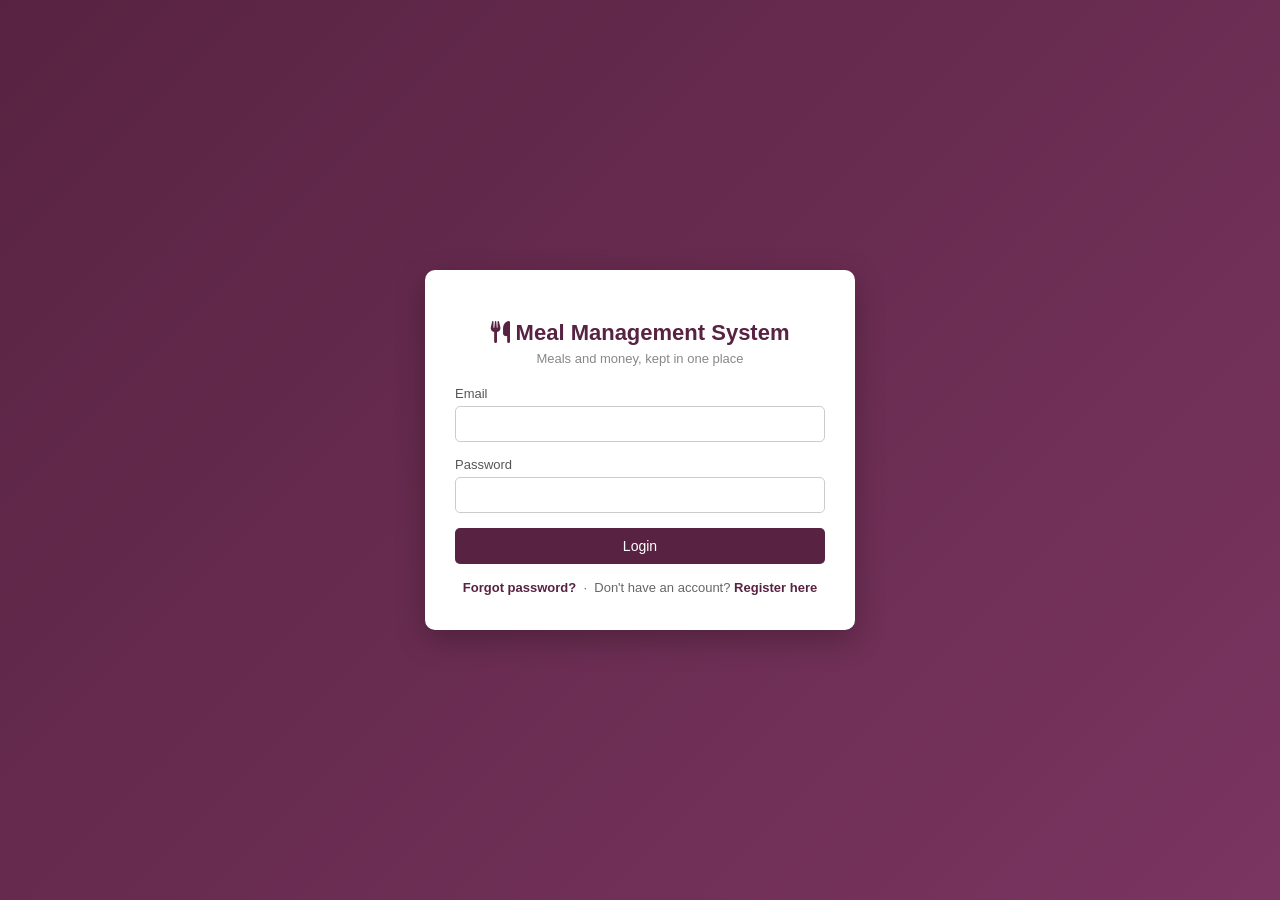
==== index.html @ 0a68333a "Add files via upload" ====
<!DOCTYPE html>
<html>

<head>
    <meta charset="UTF-8">
    <meta name="viewport" content="width=device-width, initial-scale=1.0">
    <title>Meal Management System</title>
    <link rel="stylesheet" href="style.css">

    <!-- Font Awesome Icons -->
    <link rel="stylesheet" href="https://cdnjs.cloudflare.com/ajax/libs/font-awesome/6.5.0/css/all.min.css">
</head>

<body>

    <!-- ================= LOGIN / REGISTER ================= -->
    <div id="authPage" class="authwrap">
        <div class="authbox">
            <h1><i class="fa-solid fa-utensils"></i> Meal Management System</h1>
            <p class="tagline">Meals and money, kept in one place</p>

            <!-- LOGIN FORM -->
            <div id="loginForm">
                <div class="field">
                    <label>Email</label>
                    <input type="email" id="loginEmail">
                </div>
                <div class="field">
                    <label>Password</label>
                    <input type="password" id="loginPassword">
                </div>
                <button class="btn btn-full" onclick="loginUser()">Login</button>
                <div class="msg" id="loginMsg"></div>
                <p class="switch-line">
                    <a onclick="showTab('forgot')">Forgot password?</a>
                    &nbsp;&middot;&nbsp;
                    Don't have an account? <a onclick="showTab('register')">Register here</a>
                </p>
            </div>

            <!-- FORGOT PASSWORD FORM -->
            <div id="forgotForm" style="display:none;">
                <p style="font-size:13px; color:#666; margin-top:0;">
                    Enter the email on your account and choose a new password.
                    This is a school project demo, so there is no email sent &mdash;
                    it just checks the email matches an account and updates the password right away.
                </p>
                <div class="field">
                    <label>Your Email</label>
                    <input type="email" id="forgotEmail">
                </div>
                <div class="field">
                    <label>New Password</label>
                    <input type="password" id="forgotNewPassword">
                </div>
                <button class="btn btn-full" onclick="resetPassword()">Reset Password</button>
                <div class="msg" id="forgotMsg"></div>
                <p class="switch-line"><a onclick="showTab('login')">Back to Login</a></p>
            </div>

            <!-- REGISTER FORM -->
            <div id="registerForm" style="display:none;">
                <div class="field">
                    <label>Full Name</label>
                    <input type="text" id="regName">
                </div>
                <div class="field">
                    <label>Email</label>
                    <input type="email" id="regEmail">
                </div>
                <div class="field">
                    <label>Password</label>
                    <input type="password" id="regPassword">
                </div>
                <div class="field">
                    <label>Account Type</label>
                    <select id="regRole">
                        <option value="member">Member</option>
                        <option value="admin">Admin</option>
                    </select>
                </div>
                <button class="btn btn-full" onclick="registerUser()">Register</button>
                <div class="msg" id="regMsg"></div>
                <p class="switch-line">Already have an account? <a onclick="showTab('login')">Login here</a></p>
            </div>
        </div>
    </div>


    <!-- ================= MAIN APP ================= -->
    <div id="appPage" class="appwrap" style="display:none;">

        <!-- SIDEBAR -->
        <div class="sidebar">
            <div class="brand">
                <i class="fa-solid fa-utensils"></i>
                <span>Meal Management System</span>
            </div>
            <nav>
                <a data-page="dashboard" onclick="showPage('dashboard')"><i class="fa-solid fa-gauge"></i> Dashboard</a>
                <a data-page="mess" onclick="showPage('mess')"><i class="fa-solid fa-house-user"></i> Create/Join Mess</a>
                <a data-page="mealplan" onclick="showPage('mealplan')"><i class="fa-solid fa-bowl-food"></i> Meal Plan</a>
                <a data-page="attendance" onclick="showPage('attendance')"><i class="fa-solid fa-clipboard-check"></i> Attendance</a>
                <a data-page="expenses" onclick="showPage('expenses')"><i class="fa-solid fa-file-invoice-dollar"></i> Expenses</a>
                <a data-page="payments" onclick="showPage('payments')"><i class="fa-solid fa-money-bill-wave"></i> Payments</a>
                <a data-page="budget" onclick="showPage('budget')"><i class="fa-solid fa-calculator"></i> Budget Tools</a>
                <a data-page="profile" onclick="showPage('profile')"><i class="fa-solid fa-user"></i> Profile</a>
                <a href="database.html" target="_blank"><i class="fa-solid fa-database"></i> View Database</a>
            </nav>
        </div>

        <!-- MAIN CONTENT -->
        <div class="main">
            <div class="topbar">
                <h2 id="pageTitle">Dashboard</h2>
                <div class="userinfo">
                    <span id="topUserName"></span>
                    &nbsp;|&nbsp;
                    <a onclick="logoutUser()"><i class="fa-solid fa-right-from-bracket"></i> Logout</a>
                </div>
            </div>

            <div class="page" id="pageContent">
                <!-- filled by JavaScript -->
            </div>
        </div>

    </div>


    <!-- PART 1: login, mess, meal plan, attendance, profile -->
    <script src="part1.js"></script>

    <!-- PART 2: expenses, payments, budget tools (algorithms) -->
    <script src="part2.js"></script>

</body>

</html>
---- style.css ----
body {
    margin: 0;
    font-family: 'Segoe UI', Arial, sans-serif;
    background: #eef1f6;
    color: #333;
}

a {
    text-decoration: none;
}

/* ============ LOGIN / REGISTER PAGE ============ */

.authwrap {
    min-height: 100vh;
    display: flex;
    align-items: center;
    justify-content: center;
    background: linear-gradient(135deg, #582342, #7a3560);
}

.authbox {
    width: 370px;
    background: white;
    padding: 35px 30px;
    border-radius: 10px;
    box-shadow: 0 10px 30px rgba(0, 0, 0, 0.25);
}

.authbox h1 {
    text-align: center;
    color: #582342;
    font-size: 22px;
    margin-bottom: 5px;
}

.authbox p.tagline {
    text-align: center;
    color: #888;
    font-size: 13px;
    margin-top: 0;
    margin-bottom: 20px;
}

.switch-line {
    text-align: center;
    font-size: 13px;
    color: #666;
    margin-top: 16px;
    margin-bottom: 0;
}

.switch-line a {
    color: #582342;
    font-weight: bold;
    cursor: pointer;
}

.switch-line a:hover {
    text-decoration: underline;
}

.field {
    margin-bottom: 15px;
}

.field label {
    display: block;
    font-size: 13px;
    margin-bottom: 5px;
    color: #555;
}

.field input,
.field select {
    width: 100%;
    padding: 9px 10px;
    border: 1px solid #ccc;
    border-radius: 5px;
    box-sizing: border-box;
    font-size: 14px;
}

.field input:focus,
.field select:focus {
    outline: none;
    border-color: #582342;
}

.msg {
    font-size: 13px;
    color: #c0392b;
    margin-top: 10px;
}

/* ============ BUTTONS ============ */

.btn {
    padding: 10px 18px;
    background: #582342;
    color: white;
    border: none;
    border-radius: 5px;
    cursor: pointer;
    font-size: 14px;
}

.btn:hover {
    background: #401830;
}

.btn-outline {
    background: white;
    color: #582342;
    border: 1px solid #582342;
}

.btn-outline:hover {
    background: #582342;
    color: white;
}

.btn-full {
    width: 100%;
}

/* ============ APP LAYOUT ============ */

.appwrap {
    display: flex;
    min-height: 100vh;
}

/* ---- Sidebar ---- */

.sidebar {
    width: 230px;
    flex-shrink: 0;
    background: #2b2138;
    color: #eee;
    padding: 20px 0;
}

.sidebar .brand {
    display: flex;
    align-items: center;
    gap: 10px;
    padding: 0 22px 20px;
    border-bottom: 1px solid rgba(255, 255, 255, 0.1);
    margin-bottom: 12px;
}

.sidebar .brand i {
    font-size: 22px;
    color: #d9a441;
}

.sidebar .brand span {
    font-size: 16px;
    font-weight: bold;
}

.sidebar nav a {
    display: flex;
    align-items: center;
    gap: 12px;
    padding: 11px 22px;
    color: #cfc7d8;
    font-size: 14px;
}

.sidebar nav a i {
    width: 18px;
    text-align: center;
    color: #d9a441;
}

.sidebar nav a:hover {
    background: rgba(255, 255, 255, 0.06);
    color: white;
}

.sidebar nav a.active {
    background: #582342;
    color: white;
    border-left: 3px solid #d9a441;
}

/* ---- Top bar + content ---- */

.main {
    flex: 1;
    min-width: 0;
}

.topbar {
    background: white;
    padding: 16px 30px;
    display: flex;
    justify-content: space-between;
    align-items: center;
    box-shadow: 0 1px 4px rgba(0, 0, 0, 0.06);
}

.topbar h2 {
    margin: 0;
    font-size: 18px;
    color: #2b2138;
}

.topbar .userinfo {
    font-size: 13px;
    color: #666;
}

.topbar .userinfo a {
    color: #582342;
    cursor: pointer;
    font-weight: bold;
}

.page {
    max-width: 900px;
    margin: 0 auto;
    padding: 25px 30px 60px;
}

.page h1 {
    color: #2b2138;
    font-size: 22px;
    margin-bottom: 4px;
}

.page p.sub {
    color: #777;
    font-size: 13px;
    margin-top: 0;
    margin-bottom: 20px;
}

/* ============ CARD ============ */

.card {
    background: white;
    border-radius: 8px;
    box-shadow: 0 2px 8px rgba(0, 0, 0, 0.06);
    padding: 22px 24px;
    margin-bottom: 22px;
}

.card h3 {
    margin-top: 0;
    color: #582342;
    font-size: 15px;
    padding-bottom: 10px;
    border-bottom: 1px solid #f0f0f0;
    display: flex;
    align-items: center;
    gap: 8px;
}

.card h3 i {
    color: #d9a441;
}

.tag {
    font-size: 11px;
    background: #d9a441;
    color: #2b2138;
    padding: 2px 8px;
    border-radius: 10px;
    margin-left: 8px;
    font-weight: bold;
}

/* ============ TABLE ============ */

table {
    width: 100%;
    border-collapse: collapse;
    font-size: 13px;
}

th, td {
    text-align: left;
    padding: 10px 8px;
    border-bottom: 1px solid #f0f0f0;
}

th {
    color: #888;
    font-size: 11px;
    text-transform: uppercase;
    letter-spacing: 0.5px;
}

/* ============ FORM ROW ============ */

.row {
    display: flex;
    gap: 14px;
    flex-wrap: wrap;
    margin-bottom: 15px;
}

.row .field {
    flex: 1;
    min-width: 150px;
    margin-bottom: 0;
}

/* ============ STATUS ============ */

.status {
    padding: 3px 10px;
    font-size: 12px;
    border-radius: 10px;
    font-weight: bold;
}

.paid {
    color: #1e7e34;
    background: #e7f7ed;
}

.due {
    color: #c0392b;
    background: #fdecea;
}

/* ============ STAT BOX ============ */

.statgrid {
    display: grid;
    grid-template-columns: repeat(auto-fit, minmax(180px, 1fr));
    gap: 15px;
}

.statbox {
    background: #f8f6fb;
    border-left: 4px solid #582342;
    border-radius: 6px;
    padding: 14px 16px;
}

.statbox .label {
    font-size: 12px;
    color: #777;
}

.statbox .value {
    font-size: 20px;
    font-weight: bold;
    color: #2b2138;
    margin-top: 4px;
}

/* ============ MEAL PLAN GRID ============ */

.daygrid {
    display: grid;
    grid-template-columns: repeat(7, 1fr);
    gap: 10px;
}

.daybox {
    background: #f8f6fb;
    border-radius: 6px;
    padding: 12px;
    font-size: 12px;
}

.daybox b {
    display: block;
    color: #582342;
    margin-bottom: 6px;
}

/* ============ ATTENDANCE ============ */

.attrow {
    display: flex;
    justify-content: space-between;
    align-items: center;
    padding: 12px 0;
    border-bottom: 1px solid #f0f0f0;
}

.attrow label {
    margin-left: 12px;
    font-size: 13px;
    color: #555;
}

.attrow label.own {
    color: #2b2138;
    font-weight: bold;
}

.attrow input:disabled {
    opacity: 0.4;
}

.restricted-note {
    background: #fdecea;
    border: 1px solid #f1b0a8;
    color: #a02a1e;
    font-size: 13px;
    padding: 10px 14px;
    border-radius: 6px;
    margin-bottom: 15px;
}

.seatbar {
    background: #f0f0f0;
    border-radius: 6px;
    height: 10px;
    width: 100%;
    margin-top: 6px;
    overflow: hidden;
}

.seatbar-fill {
    background: #582342;
    height: 100%;
}

/* ---------- ALGORITHM TEST REPORT ---------- */

.summary-banner {
    padding: 18px 22px;
    border-radius: 8px;
    font-size: 18px;
    font-weight: bold;
    margin-bottom: 22px;
    text-align: center;
}

.summary-banner.all-pass {
    background: #e7f7ed;
    color: #1e7e34;
    border: 1px solid #b7e3c4;
}

.summary-banner.some-fail {
    background: #fdecea;
    color: #a02a1e;
    border: 1px solid #f1b0a8;
}

.test-line {
    display: flex;
    align-items: center;
    gap: 10px;
    padding: 8px 0;
    border-bottom: 1px solid #f0f0f0;
    font-size: 13px;
}

.test-line:last-child {
    border-bottom: none;
}

.test-badge {
    flex-shrink: 0;
    font-size: 11px;
    font-weight: bold;
    padding: 3px 10px;
    border-radius: 10px;
    text-align: center;
    min-width: 55px;
}

.test-badge.pass {
    background: #e7f7ed;
    color: #1e7e34;
}

.test-badge.fail {
    background: #fdecea;
    color: #a02a1e;
}

.sample-io {
    background: #f8f6fb;
    border-radius: 6px;
    padding: 12px 14px;
    font-size: 12px;
    font-family: 'Courier New', monospace;
    margin: 10px 0;
    line-height: 1.6;
    overflow-x: auto;
}

.sample-io b {
    color: #582342;
    font-family: 'Segoe UI', Arial, sans-serif;
}

/* ============ CODE BOX ============ */

.code {
    display: inline-block;
    font-size: 22px;
    letter-spacing: 4px;
    border: 2px dashed #d9a441;
    border-radius: 6px;
    padding: 10px 16px;
    color: #582342;
    background: #fdf8ef;
}

/* ============ KNAPSACK ROWS ============ */

.knap-item {
    display: flex;
    align-items: center;
    gap: 10px;
    padding: 8px 0;
    font-size: 13px;
    border-bottom: 1px solid #f0f0f0;
}

.knap-item input {
    width: 65px;
    padding: 5px;
    border: 1px solid #ccc;
    border-radius: 4px;
}

.result {
    margin-top: 15px;
    background: #f8f6fb;
    border-left: 4px solid #d9a441;
    border-radius: 6px;
    padding: 14px 16px;
    font-size: 13px;
    line-height: 1.7;
}

.sample-note {
    background: #fff8e1;
    border: 1px solid #e0c46c;
    color: #6b5a1e;
    font-size: 12px;
    padding: 10px 14px;
    border-radius: 6px;
    margin-bottom: 15px;
}
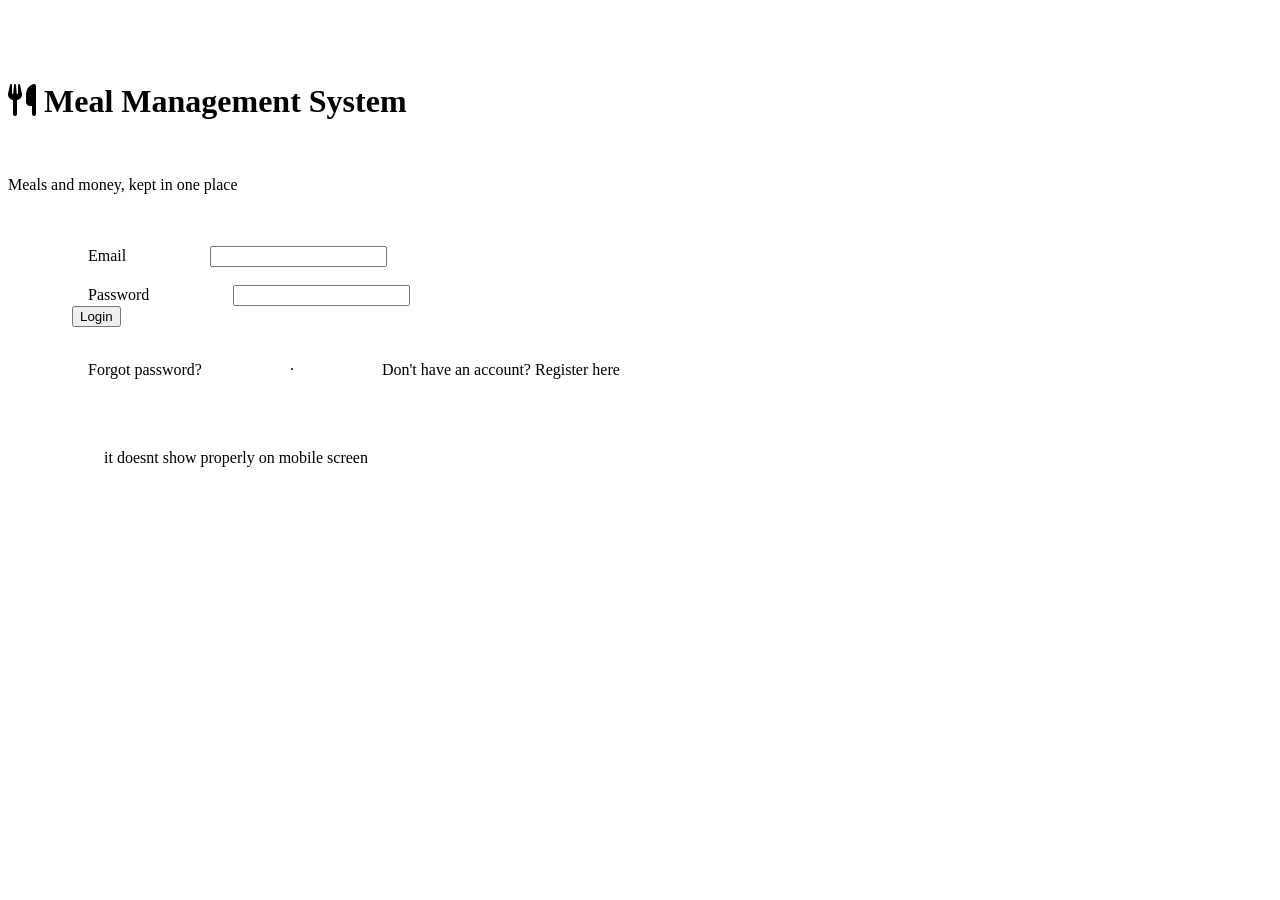
==== commit 039884b3: "index.html" ====
--- a/index.html
+++ b/index.html
@@ -2,138 +2,138 @@
 <html>
 
 <head>
-    <meta charset="UTF-8">
-    <meta name="viewport" content="width=device-width, initial-scale=1.0">
-    <title>Meal Management System</title>
-    <link rel="stylesheet" href="style.css">
+    <meta charset="UTF-8">
+    <meta name="viewport" content="width=device-width, initial-scale=1.0">
+    <title>Meal Management System</title>
+    <link rel="stylesheet" href="style.css">
 
-    <!-- Font Awesome Icons -->
-    <link rel="stylesheet" href="https://cdnjs.cloudflare.com/ajax/libs/font-awesome/6.5.0/css/all.min.css">
+    <!-- Font Awesome Icons -->
+    <link rel="stylesheet" href="https://cdnjs.cloudflare.com/ajax/libs/font-awesome/6.5.0/css/all.min.css">
 </head>
 
 <body>
 
-    <!-- ================= LOGIN / REGISTER ================= -->
-    <div id="authPage" class="authwrap">
-        <div class="authbox">
-            <h1><i class="fa-solid fa-utensils"></i> Meal Management System</h1>
-            <p class="tagline">Meals and money, kept in one place</p>
+    <!-- ================= LOGIN / REGISTER ================= -->
+    <div id="authPage" class="authwrap">
+        <div class="authbox">
+            <h1><i class="fa-solid fa-utensils"></i> Meal Management System</h1>
+            <p class="tagline">Meals and money, kept in one place</p>
 
-            <!-- LOGIN FORM -->
-            <div id="loginForm">
-                <div class="field">
-                    <label>Email</label>
-                    <input type="email" id="loginEmail">
-                </div>
-                <div class="field">
-                    <label>Password</label>
-                    <input type="password" id="loginPassword">
-                </div>
-                <button class="btn btn-full" onclick="loginUser()">Login</button>
-                <div class="msg" id="loginMsg"></div>
-                <p class="switch-line">
-                    <a onclick="showTab('forgot')">Forgot password?</a>
-                    &nbsp;&middot;&nbsp;
-                    Don't have an account? <a onclick="showTab('register')">Register here</a>
-                </p>
-            </div>
+            <!-- LOGIN FORM -->
+            <div id="loginForm">
+                <div class="field">
+                    <label>Email</label>
+                    <input type="email" id="loginEmail">
+                </div>
+                <div class="field">
+                    <label>Password</label>
+                    <input type="password" id="loginPassword">
+                </div>
+                <button class="btn btn-full" onclick="loginUser()">Login</button>
+                <div class="msg" id="loginMsg"></div>
+                <p class="switch-line">
+                    <a onclick="showTab('forgot')">Forgot password?</a>
+                    &nbsp;&middot;&nbsp;
+                    Don't have an account? <a onclick="showTab('register')">Register here</a>
+                </p>
+            </div>
 
-            <!-- FORGOT PASSWORD FORM -->
-            <div id="forgotForm" style="display:none;">
-                <p style="font-size:13px; color:#666; margin-top:0;">
-                    Enter the email on your account and choose a new password.
-                    This is a school project demo, so there is no email sent &mdash;
-                    it just checks the email matches an account and updates the password right away.
-                </p>
-                <div class="field">
-                    <label>Your Email</label>
-                    <input type="email" id="forgotEmail">
-                </div>
-                <div class="field">
-                    <label>New Password</label>
-                    <input type="password" id="forgotNewPassword">
-                </div>
-                <button class="btn btn-full" onclick="resetPassword()">Reset Password</button>
-                <div class="msg" id="forgotMsg"></div>
-                <p class="switch-line"><a onclick="showTab('login')">Back to Login</a></p>
-            </div>
+            <!-- FORGOT PASSWORD FORM -->
+            <div id="forgotForm" style="display:none;">
+                <p style="font-size:13px; color:#666; margin-top:0;">
+                    Enter the email on your account and choose a new password.
+                    This is a school project demo, so there is no email sent &mdash;
+                    it just checks the email matches an account and updates the password right away.
+                </p>
+                <div class="field">
+                    <label>Your Email</label>
+                    <input type="email" id="forgotEmail">
+                </div>
+                <div class="field">
+                    <label>New Password</label>
+                    <input type="password" id="forgotNewPassword">
+                </div>
+                <button class="btn btn-full" onclick="resetPassword()">Reset Password</button>
+                <div class="msg" id="forgotMsg"></div>
+                <p class="switch-line"><a onclick="showTab('login')">Back to Login</a></p>
+            </div>
 
-            <!-- REGISTER FORM -->
-            <div id="registerForm" style="display:none;">
-                <div class="field">
-                    <label>Full Name</label>
-                    <input type="text" id="regName">
-                </div>
-                <div class="field">
-                    <label>Email</label>
-                    <input type="email" id="regEmail">
-                </div>
-                <div class="field">
-                    <label>Password</label>
-                    <input type="password" id="regPassword">
-                </div>
-                <div class="field">
-                    <label>Account Type</label>
-                    <select id="regRole">
-                        <option value="member">Member</option>
-                        <option value="admin">Admin</option>
-                    </select>
-                </div>
-                <button class="btn btn-full" onclick="registerUser()">Register</button>
-                <div class="msg" id="regMsg"></div>
-                <p class="switch-line">Already have an account? <a onclick="showTab('login')">Login here</a></p>
-            </div>
-        </div>
-    </div>
+            <!-- REGISTER FORM -->
+            <div id="registerForm" style="display:none;">
+                <div class="field">
+                    <label>Full Name</label>
+                    <input type="text" id="regName">
+                </div>
+                <div class="field">
+                    <label>Email</label>
+                    <input type="email" id="regEmail">
+                </div>
+                <div class="field">
+                    <label>Password</label>
+                    <input type="password" id="regPassword">
+                </div>
+                <div class="field">
+                    <label>Account Type</label>
+                    <select id="regRole">
+                        <option value="member">Member</option>
+                        <option value="admin">Admin</option>
+                    </select>
+                </div>
+                <button class="btn btn-full" onclick="registerUser()">Register</button>
+                <div class="msg" id="regMsg"></div>
+                <p class="switch-line">Already have an account? <a onclick="showTab('login')">Login here</a></p>
+            </div>
+        </div>
+    </div>
 
 
-    <!-- ================= MAIN APP ================= -->
-    <div id="appPage" class="appwrap" style="display:none;">
+    <!-- ================= MAIN APP ================= -->
+    <div id="appPage" class="appwrap" style="display:none;">
 
-        <!-- SIDEBAR -->
-        <div class="sidebar">
-            <div class="brand">
-                <i class="fa-solid fa-utensils"></i>
-                <span>Meal Management System</span>
-            </div>
-            <nav>
-                <a data-page="dashboard" onclick="showPage('dashboard')"><i class="fa-solid fa-gauge"></i> Dashboard</a>
-                <a data-page="mess" onclick="showPage('mess')"><i class="fa-solid fa-house-user"></i> Create/Join Mess</a>
-                <a data-page="mealplan" onclick="showPage('mealplan')"><i class="fa-solid fa-bowl-food"></i> Meal Plan</a>
-                <a data-page="attendance" onclick="showPage('attendance')"><i class="fa-solid fa-clipboard-check"></i> Attendance</a>
-                <a data-page="expenses" onclick="showPage('expenses')"><i class="fa-solid fa-file-invoice-dollar"></i> Expenses</a>
-                <a data-page="payments" onclick="showPage('payments')"><i class="fa-solid fa-money-bill-wave"></i> Payments</a>
-                <a data-page="budget" onclick="showPage('budget')"><i class="fa-solid fa-calculator"></i> Budget Tools</a>
-                <a data-page="profile" onclick="showPage('profile')"><i class="fa-solid fa-user"></i> Profile</a>
-                <a href="database.html" target="_blank"><i class="fa-solid fa-database"></i> View Database</a>
-            </nav>
-        </div>
+        <!-- SIDEBAR -->
+        <div class="sidebar">
+            <div class="brand">
+                <i class="fa-solid fa-utensils"></i>
+                <span>Meal Management System</span>
+            </div>
+            <nav>
+                <a data-page="dashboard" onclick="showPage('dashboard')"><i class="fa-solid fa-gauge"></i> Dashboard</a>
+                <a data-page="mess" onclick="showPage('mess')"><i class="fa-solid fa-house-user"></i> Create/Join Mess</a>
+                <a data-page="mealplan" onclick="showPage('mealplan')"><i class="fa-solid fa-bowl-food"></i> Meal Plan</a>
+                <a data-page="attendance" onclick="showPage('attendance')"><i class="fa-solid fa-clipboard-check"></i> Attendance</a>
+                <a data-page="expenses" onclick="showPage('expenses')"><i class="fa-solid fa-file-invoice-dollar"></i> Expenses</a>
+                <a data-page="payments" onclick="showPage('payments')"><i class="fa-solid fa-money-bill-wave"></i> Payments</a>
+                <a data-page="budget" onclick="showPage('budget')"><i class="fa-solid fa-calculator"></i> Budget Tools</a>
+                <a data-page="profile" onclick="showPage('profile')"><i class="fa-solid fa-user"></i> Profile</a>
+                <a href="database.html" target="_blank"><i class="fa-solid fa-database"></i> View Database</a>
+            </nav>
+        </div>
 
-        <!-- MAIN CONTENT -->
-        <div class="main">
-            <div class="topbar">
-                <h2 id="pageTitle">Dashboard</h2>
-                <div class="userinfo">
-                    <span id="topUserName"></span>
-                    &nbsp;|&nbsp;
-                    <a onclick="logoutUser()"><i class="fa-solid fa-right-from-bracket"></i> Logout</a>
-                </div>
-            </div>
+        <!-- MAIN CONTENT -->
+        <div class="main">
+            <div class="topbar">
+                <h2 id="pageTitle">Dashboard</h2>
+                <div class="userinfo">
+                    <span id="topUserName"></span>
+                    &nbsp;|&nbsp;
+                    <a onclick="logoutUser()"><i class="fa-solid fa-right-from-bracket"></i> Logout</a>
+                </div>
+            </div>
 
-            <div class="page" id="pageContent">
-                <!-- filled by JavaScript -->
-            </div>
-        </div>
+            <div class="page" id="pageContent">
+                <!-- filled by JavaScript -->
+            </div>
+        </div>
 
-    </div>
+    </div>
 
 
-    <!-- PART 1: login, mess, meal plan, attendance, profile -->
-    <script src="part1.js"></script>
+    <!-- PART 1: login, mess, meal plan, attendance, profile -->
+    <script src="part1.js"></script>
 
-    <!-- PART 2: expenses, payments, budget tools (algorithms) -->
-    <script src="part2.js"></script>
+    <!-- PART 2: expenses, payments, budget tools (algorithms) -->
+    <script src="part2.js"></script>
 
 </body>
 
-</html>+</html> it doesnt show properly on mobile screen
--- a/style.css
+++ b/style.css
@@ -1,549 +1,549 @@
 body {
-    margin: 0;
-    font-family: 'Segoe UI', Arial, sans-serif;
-    background: #eef1f6;
-    color: #333;
+    margin: 0;
+    font-family: 'Segoe UI', Arial, sans-serif;
+    background: #eef1f6;
+    color: #333;
 }
 
 a {
-    text-decoration: none;
+    text-decoration: none;
 }
 
 /* ============ LOGIN / REGISTER PAGE ============ */
 
 .authwrap {
-    min-height: 100vh;
-    display: flex;
-    align-items: center;
-    justify-content: center;
-    background: linear-gradient(135deg, #582342, #7a3560);
+    min-height: 100vh;
+    display: flex;
+    align-items: center;
+    justify-content: center;
+    background: linear-gradient(135deg, #582342, #7a3560);
 }
 
 .authbox {
-    width: 370px;
-    background: white;
-    padding: 35px 30px;
-    border-radius: 10px;
-    box-shadow: 0 10px 30px rgba(0, 0, 0, 0.25);
+    width: 370px;
+    background: white;
+    padding: 35px 30px;
+    border-radius: 10px;
+    box-shadow: 0 10px 30px rgba(0, 0, 0, 0.25);
 }
 
 .authbox h1 {
-    text-align: center;
-    color: #582342;
-    font-size: 22px;
-    margin-bottom: 5px;
+    text-align: center;
+    color: #582342;
+    font-size: 22px;
+    margin-bottom: 5px;
 }
 
 .authbox p.tagline {
-    text-align: center;
-    color: #888;
-    font-size: 13px;
-    margin-top: 0;
-    margin-bottom: 20px;
+    text-align: center;
+    color: #888;
+    font-size: 13px;
+    margin-top: 0;
+    margin-bottom: 20px;
 }
 
 .switch-line {
-    text-align: center;
-    font-size: 13px;
-    color: #666;
-    margin-top: 16px;
-    margin-bottom: 0;
+    text-align: center;
+    font-size: 13px;
+    color: #666;
+    margin-top: 16px;
+    margin-bottom: 0;
 }
 
 .switch-line a {
-    color: #582342;
-    font-weight: bold;
-    cursor: pointer;
+    color: #582342;
+    font-weight: bold;
+    cursor: pointer;
 }
 
 .switch-line a:hover {
-    text-decoration: underline;
+    text-decoration: underline;
 }
 
 .field {
-    margin-bottom: 15px;
+    margin-bottom: 15px;
 }
 
 .field label {
-    display: block;
-    font-size: 13px;
-    margin-bottom: 5px;
-    color: #555;
+    display: block;
+    font-size: 13px;
+    margin-bottom: 5px;
+    color: #555;
 }
 
 .field input,
 .field select {
-    width: 100%;
-    padding: 9px 10px;
-    border: 1px solid #ccc;
-    border-radius: 5px;
-    box-sizing: border-box;
-    font-size: 14px;
+    width: 100%;
+    padding: 9px 10px;
+    border: 1px solid #ccc;
+    border-radius: 5px;
+    box-sizing: border-box;
+    font-size: 14px;
 }
 
 .field input:focus,
 .field select:focus {
-    outline: none;
-    border-color: #582342;
+    outline: none;
+    border-color: #582342;
 }
 
 .msg {
-    font-size: 13px;
-    color: #c0392b;
-    margin-top: 10px;
+    font-size: 13px;
+    color: #c0392b;
+    margin-top: 10px;
 }
 
 /* ============ BUTTONS ============ */
 
 .btn {
-    padding: 10px 18px;
-    background: #582342;
-    color: white;
-    border: none;
-    border-radius: 5px;
-    cursor: pointer;
-    font-size: 14px;
+    padding: 10px 18px;
+    background: #582342;
+    color: white;
+    border: none;
+    border-radius: 5px;
+    cursor: pointer;
+    font-size: 14px;
 }
 
 .btn:hover {
-    background: #401830;
+    background: #401830;
 }
 
 .btn-outline {
-    background: white;
-    color: #582342;
-    border: 1px solid #582342;
+    background: white;
+    color: #582342;
+    border: 1px solid #582342;
 }
 
 .btn-outline:hover {
-    background: #582342;
-    color: white;
+    background: #582342;
+    color: white;
 }
 
 .btn-full {
-    width: 100%;
+    width: 100%;
 }
 
 /* ============ APP LAYOUT ============ */
 
 .appwrap {
-    display: flex;
-    min-height: 100vh;
+    display: flex;
+    min-height: 100vh;
 }
 
 /* ---- Sidebar ---- */
 
 .sidebar {
-    width: 230px;
-    flex-shrink: 0;
-    background: #2b2138;
-    color: #eee;
-    padding: 20px 0;
+    width: 230px;
+    flex-shrink: 0;
+    background: #2b2138;
+    color: #eee;
+    padding: 20px 0;
 }
 
 .sidebar .brand {
-    display: flex;
-    align-items: center;
-    gap: 10px;
-    padding: 0 22px 20px;
-    border-bottom: 1px solid rgba(255, 255, 255, 0.1);
-    margin-bottom: 12px;
+    display: flex;
+    align-items: center;
+    gap: 10px;
+    padding: 0 22px 20px;
+    border-bottom: 1px solid rgba(255, 255, 255, 0.1);
+    margin-bottom: 12px;
 }
 
 .sidebar .brand i {
-    font-size: 22px;
-    color: #d9a441;
+    font-size: 22px;
+    color: #d9a441;
 }
 
 .sidebar .brand span {
-    font-size: 16px;
-    font-weight: bold;
+    font-size: 16px;
+    font-weight: bold;
 }
 
 .sidebar nav a {
-    display: flex;
-    align-items: center;
-    gap: 12px;
-    padding: 11px 22px;
-    color: #cfc7d8;
-    font-size: 14px;
+    display: flex;
+    align-items: center;
+    gap: 12px;
+    padding: 11px 22px;
+    color: #cfc7d8;
+    font-size: 14px;
 }
 
 .sidebar nav a i {
-    width: 18px;
-    text-align: center;
-    color: #d9a441;
+    width: 18px;
+    text-align: center;
+    color: #d9a441;
 }
 
 .sidebar nav a:hover {
-    background: rgba(255, 255, 255, 0.06);
-    color: white;
+    background: rgba(255, 255, 255, 0.06);
+    color: white;
 }
 
 .sidebar nav a.active {
-    background: #582342;
-    color: white;
-    border-left: 3px solid #d9a441;
+    background: #582342;
+    color: white;
+    border-left: 3px solid #d9a441;
 }
 
 /* ---- Top bar + content ---- */
 
 .main {
-    flex: 1;
-    min-width: 0;
+    flex: 1;
+    min-width: 0;
 }
 
 .topbar {
-    background: white;
-    padding: 16px 30px;
-    display: flex;
-    justify-content: space-between;
-    align-items: center;
-    box-shadow: 0 1px 4px rgba(0, 0, 0, 0.06);
+    background: white;
+    padding: 16px 30px;
+    display: flex;
+    justify-content: space-between;
+    align-items: center;
+    box-shadow: 0 1px 4px rgba(0, 0, 0, 0.06);
 }
 
 .topbar h2 {
-    margin: 0;
-    font-size: 18px;
-    color: #2b2138;
+    margin: 0;
+    font-size: 18px;
+    color: #2b2138;
 }
 
 .topbar .userinfo {
-    font-size: 13px;
-    color: #666;
+    font-size: 13px;
+    color: #666;
 }
 
 .topbar .userinfo a {
-    color: #582342;
-    cursor: pointer;
-    font-weight: bold;
+    color: #582342;
+    cursor: pointer;
+    font-weight: bold;
 }
 
 .page {
-    max-width: 900px;
-    margin: 0 auto;
-    padding: 25px 30px 60px;
+    max-width: 900px;
+    margin: 0 auto;
+    padding: 25px 30px 60px;
 }
 
 .page h1 {
-    color: #2b2138;
-    font-size: 22px;
-    margin-bottom: 4px;
+    color: #2b2138;
+    font-size: 22px;
+    margin-bottom: 4px;
 }
 
 .page p.sub {
-    color: #777;
-    font-size: 13px;
-    margin-top: 0;
-    margin-bottom: 20px;
+    color: #777;
+    font-size: 13px;
+    margin-top: 0;
+    margin-bottom: 20px;
 }
 
 /* ============ CARD ============ */
 
 .card {
-    background: white;
-    border-radius: 8px;
-    box-shadow: 0 2px 8px rgba(0, 0, 0, 0.06);
-    padding: 22px 24px;
-    margin-bottom: 22px;
+    background: white;
+    border-radius: 8px;
+    box-shadow: 0 2px 8px rgba(0, 0, 0, 0.06);
+    padding: 22px 24px;
+    margin-bottom: 22px;
 }
 
 .card h3 {
-    margin-top: 0;
-    color: #582342;
-    font-size: 15px;
-    padding-bottom: 10px;
-    border-bottom: 1px solid #f0f0f0;
-    display: flex;
-    align-items: center;
-    gap: 8px;
+    margin-top: 0;
+    color: #582342;
+    font-size: 15px;
+    padding-bottom: 10px;
+    border-bottom: 1px solid #f0f0f0;
+    display: flex;
+    align-items: center;
+    gap: 8px;
 }
 
 .card h3 i {
-    color: #d9a441;
+    color: #d9a441;
 }
 
 .tag {
-    font-size: 11px;
-    background: #d9a441;
-    color: #2b2138;
-    padding: 2px 8px;
-    border-radius: 10px;
-    margin-left: 8px;
-    font-weight: bold;
+    font-size: 11px;
+    background: #d9a441;
+    color: #2b2138;
+    padding: 2px 8px;
+    border-radius: 10px;
+    margin-left: 8px;
+    font-weight: bold;
 }
 
 /* ============ TABLE ============ */
 
 table {
-    width: 100%;
-    border-collapse: collapse;
-    font-size: 13px;
+    width: 100%;
+    border-collapse: collapse;
+    font-size: 13px;
 }
 
 th, td {
-    text-align: left;
-    padding: 10px 8px;
-    border-bottom: 1px solid #f0f0f0;
+    text-align: left;
+    padding: 10px 8px;
+    border-bottom: 1px solid #f0f0f0;
 }
 
 th {
-    color: #888;
-    font-size: 11px;
-    text-transform: uppercase;
-    letter-spacing: 0.5px;
+    color: #888;
+    font-size: 11px;
+    text-transform: uppercase;
+    letter-spacing: 0.5px;
 }
 
 /* ============ FORM ROW ============ */
 
 .row {
-    display: flex;
-    gap: 14px;
-    flex-wrap: wrap;
-    margin-bottom: 15px;
+    display: flex;
+    gap: 14px;
+    flex-wrap: wrap;
+    margin-bottom: 15px;
 }
 
 .row .field {
-    flex: 1;
-    min-width: 150px;
-    margin-bottom: 0;
+    flex: 1;
+    min-width: 150px;
+    margin-bottom: 0;
 }
 
 /* ============ STATUS ============ */
 
 .status {
-    padding: 3px 10px;
-    font-size: 12px;
-    border-radius: 10px;
-    font-weight: bold;
+    padding: 3px 10px;
+    font-size: 12px;
+    border-radius: 10px;
+    font-weight: bold;
 }
 
 .paid {
-    color: #1e7e34;
-    background: #e7f7ed;
+    color: #1e7e34;
+    background: #e7f7ed;
 }
 
 .due {
-    color: #c0392b;
-    background: #fdecea;
+    color: #c0392b;
+    background: #fdecea;
 }
 
 /* ============ STAT BOX ============ */
 
 .statgrid {
-    display: grid;
-    grid-template-columns: repeat(auto-fit, minmax(180px, 1fr));
-    gap: 15px;
+    display: grid;
+    grid-template-columns: repeat(auto-fit, minmax(180px, 1fr));
+    gap: 15px;
 }
 
 .statbox {
-    background: #f8f6fb;
-    border-left: 4px solid #582342;
-    border-radius: 6px;
-    padding: 14px 16px;
+    background: #f8f6fb;
+    border-left: 4px solid #582342;
+    border-radius: 6px;
+    padding: 14px 16px;
 }
 
 .statbox .label {
-    font-size: 12px;
-    color: #777;
+    font-size: 12px;
+    color: #777;
 }
 
 .statbox .value {
-    font-size: 20px;
-    font-weight: bold;
-    color: #2b2138;
-    margin-top: 4px;
+    font-size: 20px;
+    font-weight: bold;
+    color: #2b2138;
+    margin-top: 4px;
 }
 
 /* ============ MEAL PLAN GRID ============ */
 
 .daygrid {
-    display: grid;
-    grid-template-columns: repeat(7, 1fr);
-    gap: 10px;
+    display: grid;
+    grid-template-columns: repeat(7, 1fr);
+    gap: 10px;
 }
 
 .daybox {
-    background: #f8f6fb;
-    border-radius: 6px;
-    padding: 12px;
-    font-size: 12px;
+    background: #f8f6fb;
+    border-radius: 6px;
+    padding: 12px;
+    font-size: 12px;
 }
 
 .daybox b {
-    display: block;
-    color: #582342;
-    margin-bottom: 6px;
+    display: block;
+    color: #582342;
+    margin-bottom: 6px;
 }
 
 /* ============ ATTENDANCE ============ */
 
 .attrow {
-    display: flex;
-    justify-content: space-between;
-    align-items: center;
-    padding: 12px 0;
-    border-bottom: 1px solid #f0f0f0;
+    display: flex;
+    justify-content: space-between;
+    align-items: center;
+    padding: 12px 0;
+    border-bottom: 1px solid #f0f0f0;
 }
 
 .attrow label {
-    margin-left: 12px;
-    font-size: 13px;
-    color: #555;
+    margin-left: 12px;
+    font-size: 13px;
+    color: #555;
 }
 
 .attrow label.own {
-    color: #2b2138;
-    font-weight: bold;
+    color: #2b2138;
+    font-weight: bold;
 }
 
 .attrow input:disabled {
-    opacity: 0.4;
+    opacity: 0.4;
 }
 
 .restricted-note {
-    background: #fdecea;
-    border: 1px solid #f1b0a8;
-    color: #a02a1e;
-    font-size: 13px;
-    padding: 10px 14px;
-    border-radius: 6px;
-    margin-bottom: 15px;
+    background: #fdecea;
+    border: 1px solid #f1b0a8;
+    color: #a02a1e;
+    font-size: 13px;
+    padding: 10px 14px;
+    border-radius: 6px;
+    margin-bottom: 15px;
 }
 
 .seatbar {
-    background: #f0f0f0;
-    border-radius: 6px;
-    height: 10px;
-    width: 100%;
-    margin-top: 6px;
-    overflow: hidden;
+    background: #f0f0f0;
+    border-radius: 6px;
+    height: 10px;
+    width: 100%;
+    margin-top: 6px;
+    overflow: hidden;
 }
 
 .seatbar-fill {
-    background: #582342;
-    height: 100%;
+    background: #582342;
+    height: 100%;
 }
 
 /* ---------- ALGORITHM TEST REPORT ---------- */
 
 .summary-banner {
-    padding: 18px 22px;
-    border-radius: 8px;
-    font-size: 18px;
-    font-weight: bold;
-    margin-bottom: 22px;
-    text-align: center;
+    padding: 18px 22px;
+    border-radius: 8px;
+    font-size: 18px;
+    font-weight: bold;
+    margin-bottom: 22px;
+    text-align: center;
 }
 
 .summary-banner.all-pass {
-    background: #e7f7ed;
-    color: #1e7e34;
-    border: 1px solid #b7e3c4;
+    background: #e7f7ed;
+    color: #1e7e34;
+    border: 1px solid #b7e3c4;
 }
 
 .summary-banner.some-fail {
-    background: #fdecea;
-    color: #a02a1e;
-    border: 1px solid #f1b0a8;
+    background: #fdecea;
+    color: #a02a1e;
+    border: 1px solid #f1b0a8;
 }
 
 .test-line {
-    display: flex;
-    align-items: center;
-    gap: 10px;
-    padding: 8px 0;
-    border-bottom: 1px solid #f0f0f0;
-    font-size: 13px;
+    display: flex;
+    align-items: center;
+    gap: 10px;
+    padding: 8px 0;
+    border-bottom: 1px solid #f0f0f0;
+    font-size: 13px;
 }
 
 .test-line:last-child {
-    border-bottom: none;
+    border-bottom: none;
 }
 
 .test-badge {
-    flex-shrink: 0;
-    font-size: 11px;
-    font-weight: bold;
-    padding: 3px 10px;
-    border-radius: 10px;
-    text-align: center;
-    min-width: 55px;
+    flex-shrink: 0;
+    font-size: 11px;
+    font-weight: bold;
+    padding: 3px 10px;
+    border-radius: 10px;
+    text-align: center;
+    min-width: 55px;
 }
 
 .test-badge.pass {
-    background: #e7f7ed;
-    color: #1e7e34;
+    background: #e7f7ed;
+    color: #1e7e34;
 }
 
 .test-badge.fail {
-    background: #fdecea;
-    color: #a02a1e;
+    background: #fdecea;
+    color: #a02a1e;
 }
 
 .sample-io {
-    background: #f8f6fb;
-    border-radius: 6px;
-    padding: 12px 14px;
-    font-size: 12px;
-    font-family: 'Courier New', monospace;
-    margin: 10px 0;
-    line-height: 1.6;
-    overflow-x: auto;
+    background: #f8f6fb;
+    border-radius: 6px;
+    padding: 12px 14px;
+    font-size: 12px;
+    font-family: 'Courier New', monospace;
+    margin: 10px 0;
+    line-height: 1.6;
+    overflow-x: auto;
 }
 
 .sample-io b {
-    color: #582342;
-    font-family: 'Segoe UI', Arial, sans-serif;
+    color: #582342;
+    font-family: 'Segoe UI', Arial, sans-serif;
 }
 
 /* ============ CODE BOX ============ */
 
 .code {
-    display: inline-block;
-    font-size: 22px;
-    letter-spacing: 4px;
-    border: 2px dashed #d9a441;
-    border-radius: 6px;
-    padding: 10px 16px;
-    color: #582342;
-    background: #fdf8ef;
+    display: inline-block;
+    font-size: 22px;
+    letter-spacing: 4px;
+    border: 2px dashed #d9a441;
+    border-radius: 6px;
+    padding: 10px 16px;
+    color: #582342;
+    background: #fdf8ef;
 }
 
 /* ============ KNAPSACK ROWS ============ */
 
 .knap-item {
-    display: flex;
-    align-items: center;
-    gap: 10px;
-    padding: 8px 0;
-    font-size: 13px;
-    border-bottom: 1px solid #f0f0f0;
+    display: flex;
+    align-items: center;
+    gap: 10px;
+    padding: 8px 0;
+    font-size: 13px;
+    border-bottom: 1px solid #f0f0f0;
 }
 
 .knap-item input {
-    width: 65px;
-    padding: 5px;
-    border: 1px solid #ccc;
-    border-radius: 4px;
+    width: 65px;
+    padding: 5px;
+    border: 1px solid #ccc;
+    border-radius: 4px;
 }
 
 .result {
-    margin-top: 15px;
-    background: #f8f6fb;
-    border-left: 4px solid #d9a441;
-    border-radius: 6px;
-    padding: 14px 16px;
-    font-size: 13px;
-    line-height: 1.7;
+    margin-top: 15px;
+    background: #f8f6fb;
+    border-left: 4px solid #d9a441;
+    border-radius: 6px;
+    padding: 14px 16px;
+    font-size: 13px;
+    line-height: 1.7;
 }
 
 .sample-note {
-    background: #fff8e1;
-    border: 1px solid #e0c46c;
-    color: #6b5a1e;
-    font-size: 12px;
-    padding: 10px 14px;
-    border-radius: 6px;
-    margin-bottom: 15px;
-}
+    background: #fff8e1;
+    border: 1px solid #e0c46c;
+    color: #6b5a1e;
+    font-size: 12px;
+    padding: 10px 14px;
+    border-radius: 6px;
+    margin-bottom: 15px;
+}
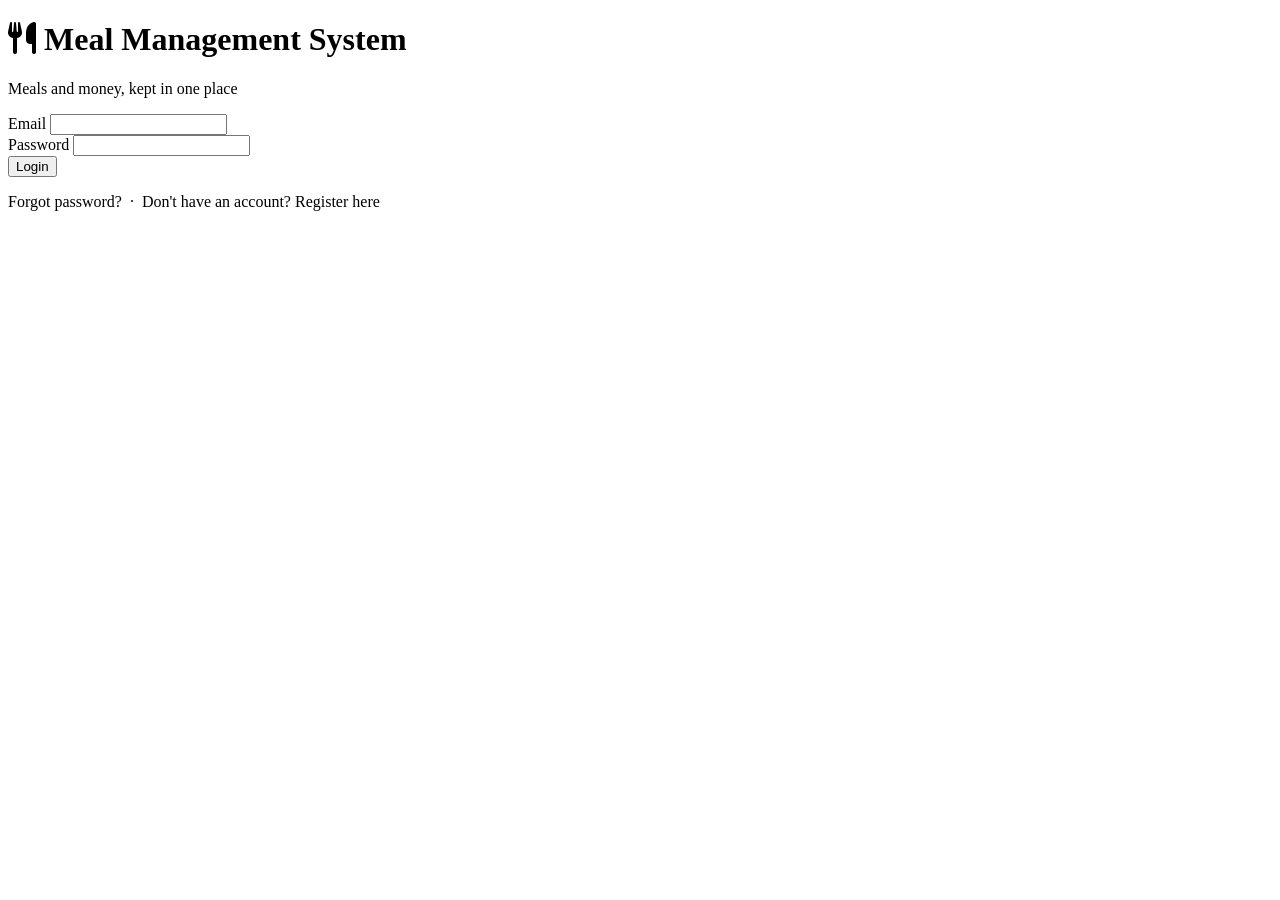
==== commit e66b7696: "index.html" ====
--- a/index.html
+++ b/index.html
@@ -1,139 +1,138 @@
+
 <!DOCTYPE html>
 <html>
 
 <head>
-    <meta charset="UTF-8">
-    <meta name="viewport" content="width=device-width, initial-scale=1.0">
-    <title>Meal Management System</title>
-    <link rel="stylesheet" href="style.css">
+    <title>Meal Management System</title>
+    <link rel="stylesheet" href="style.css">
 
-    <!-- Font Awesome Icons -->
-    <link rel="stylesheet" href="https://cdnjs.cloudflare.com/ajax/libs/font-awesome/6.5.0/css/all.min.css">
+    <!-- Font Awesome Icons -->
+    <link rel="stylesheet" href="https://cdnjs.cloudflare.com/ajax/libs/font-awesome/6.5.0/css/all.min.css">
 </head>
 
 <body>
 
-    <!-- ================= LOGIN / REGISTER ================= -->
-    <div id="authPage" class="authwrap">
-        <div class="authbox">
-            <h1><i class="fa-solid fa-utensils"></i> Meal Management System</h1>
-            <p class="tagline">Meals and money, kept in one place</p>
+    <!-- ================= LOGIN / REGISTER ================= -->
+    <div id="authPage" class="authwrap">
+        <div class="authbox">
+            <h1><i class="fa-solid fa-utensils"></i> Meal Management System</h1>
+            <p class="tagline">Meals and money, kept in one place</p>
 
-            <!-- LOGIN FORM -->
-            <div id="loginForm">
-                <div class="field">
-                    <label>Email</label>
-                    <input type="email" id="loginEmail">
-                </div>
-                <div class="field">
-                    <label>Password</label>
-                    <input type="password" id="loginPassword">
-                </div>
-                <button class="btn btn-full" onclick="loginUser()">Login</button>
-                <div class="msg" id="loginMsg"></div>
-                <p class="switch-line">
-                    <a onclick="showTab('forgot')">Forgot password?</a>
-                    &nbsp;&middot;&nbsp;
-                    Don't have an account? <a onclick="showTab('register')">Register here</a>
-                </p>
-            </div>
+            <!-- LOGIN FORM -->
+            <div id="loginForm">
+                <div class="field">
+                    <label>Email</label>
+                    <input type="email" id="loginEmail">
+                </div>
+                <div class="field">
+                    <label>Password</label>
+                    <input type="password" id="loginPassword">
+                </div>
+                <button class="btn btn-full" onclick="loginUser()">Login</button>
+                <div class="msg" id="loginMsg"></div>
+                <p class="switch-line">
+                    <a onclick="showTab('forgot')">Forgot password?</a>
+                    &nbsp;&middot;&nbsp;
+                    Don't have an account? <a onclick="showTab('register')">Register here</a>
+                </p>
+            </div>
 
-            <!-- FORGOT PASSWORD FORM -->
-            <div id="forgotForm" style="display:none;">
-                <p style="font-size:13px; color:#666; margin-top:0;">
-                    Enter the email on your account and choose a new password.
-                    This is a school project demo, so there is no email sent &mdash;
-                    it just checks the email matches an account and updates the password right away.
-                </p>
-                <div class="field">
-                    <label>Your Email</label>
-                    <input type="email" id="forgotEmail">
-                </div>
-                <div class="field">
-                    <label>New Password</label>
-                    <input type="password" id="forgotNewPassword">
-                </div>
-                <button class="btn btn-full" onclick="resetPassword()">Reset Password</button>
-                <div class="msg" id="forgotMsg"></div>
-                <p class="switch-line"><a onclick="showTab('login')">Back to Login</a></p>
-            </div>
+            <!-- FORGOT PASSWORD FORM -->
+            <div id="forgotForm" style="display:none;">
+                <p style="font-size:13px; color:#666; margin-top:0;">
+                    Enter the email on your account and choose a new password.
+                    This is a school project demo, so there is no email sent &mdash;
+                    it just checks the email matches an account and updates the password right away.
+                </p>
+                <div class="field">
+                    <label>Your Email</label>
+                    <input type="email" id="forgotEmail">
+                </div>
+                <div class="field">
+                    <label>New Password</label>
+                    <input type="password" id="forgotNewPassword">
+                </div>
+                <button class="btn btn-full" onclick="resetPassword()">Reset Password</button>
+                <div class="msg" id="forgotMsg"></div>
+                <p class="switch-line"><a onclick="showTab('login')">Back to Login</a></p>
+            </div>
 
-            <!-- REGISTER FORM -->
-            <div id="registerForm" style="display:none;">
-                <div class="field">
-                    <label>Full Name</label>
-                    <input type="text" id="regName">
-                </div>
-                <div class="field">
-                    <label>Email</label>
-                    <input type="email" id="regEmail">
-                </div>
-                <div class="field">
-                    <label>Password</label>
-                    <input type="password" id="regPassword">
-                </div>
-                <div class="field">
-                    <label>Account Type</label>
-                    <select id="regRole">
-                        <option value="member">Member</option>
-                        <option value="admin">Admin</option>
-                    </select>
-                </div>
-                <button class="btn btn-full" onclick="registerUser()">Register</button>
-                <div class="msg" id="regMsg"></div>
-                <p class="switch-line">Already have an account? <a onclick="showTab('login')">Login here</a></p>
-            </div>
-        </div>
-    </div>
+            <!-- REGISTER FORM -->
+            <div id="registerForm" style="display:none;">
+                <div class="field">
+                    <label>Full Name</label>
+                    <input type="text" id="regName">
+                </div>
+                <div class="field">
+                    <label>Email</label>
+                    <input type="email" id="regEmail">
+                </div>
+                <div class="field">
+                    <label>Password</label>
+                    <input type="password" id="regPassword">
+                </div>
+                <div class="field">
+                    <label>Account Type</label>
+                    <select id="regRole">
+                        <option value="member">Member</option>
+                        <option value="admin">Admin</option>
+                    </select>
+                </div>
+                <button class="btn btn-full" onclick="registerUser()">Register</button>
+                <div class="msg" id="regMsg"></div>
+                <p class="switch-line">Already have an account? <a onclick="showTab('login')">Login here</a></p>
+            </div>
+        </div>
+    </div>
 
 
-    <!-- ================= MAIN APP ================= -->
-    <div id="appPage" class="appwrap" style="display:none;">
+    <!-- ================= MAIN APP ================= -->
+    <div id="appPage" class="appwrap" style="display:none;">
 
-        <!-- SIDEBAR -->
-        <div class="sidebar">
-            <div class="brand">
-                <i class="fa-solid fa-utensils"></i>
-                <span>Meal Management System</span>
-            </div>
-            <nav>
-                <a data-page="dashboard" onclick="showPage('dashboard')"><i class="fa-solid fa-gauge"></i> Dashboard</a>
-                <a data-page="mess" onclick="showPage('mess')"><i class="fa-solid fa-house-user"></i> Create/Join Mess</a>
-                <a data-page="mealplan" onclick="showPage('mealplan')"><i class="fa-solid fa-bowl-food"></i> Meal Plan</a>
-                <a data-page="attendance" onclick="showPage('attendance')"><i class="fa-solid fa-clipboard-check"></i> Attendance</a>
-                <a data-page="expenses" onclick="showPage('expenses')"><i class="fa-solid fa-file-invoice-dollar"></i> Expenses</a>
-                <a data-page="payments" onclick="showPage('payments')"><i class="fa-solid fa-money-bill-wave"></i> Payments</a>
-                <a data-page="budget" onclick="showPage('budget')"><i class="fa-solid fa-calculator"></i> Budget Tools</a>
-                <a data-page="profile" onclick="showPage('profile')"><i class="fa-solid fa-user"></i> Profile</a>
-                <a href="database.html" target="_blank"><i class="fa-solid fa-database"></i> View Database</a>
-            </nav>
-        </div>
+        <!-- SIDEBAR -->
+        <div class="sidebar">
+            <div class="brand">
+                <i class="fa-solid fa-utensils"></i>
+                <span>Meal Management System</span>
+            </div>
+            <nav>
+                <a data-page="dashboard" onclick="showPage('dashboard')"><i class="fa-solid fa-gauge"></i> Dashboard</a>
+                <a data-page="mess" onclick="showPage('mess')"><i class="fa-solid fa-house-user"></i> Create/Join Mess</a>
+                <a data-page="mealplan" onclick="showPage('mealplan')"><i class="fa-solid fa-bowl-food"></i> Meal Plan</a>
+                <a data-page="attendance" onclick="showPage('attendance')"><i class="fa-solid fa-clipboard-check"></i> Attendance</a>
+                <a data-page="expenses" onclick="showPage('expenses')"><i class="fa-solid fa-file-invoice-dollar"></i> Expenses</a>
+                <a data-page="payments" onclick="showPage('payments')"><i class="fa-solid fa-money-bill-wave"></i> Payments</a>
+                <a data-page="budget" onclick="showPage('budget')"><i class="fa-solid fa-calculator"></i> Budget Tools</a>
+                <a data-page="profile" onclick="showPage('profile')"><i class="fa-solid fa-user"></i> Profile</a>
+                <a href="database.html" target="_blank"><i class="fa-solid fa-database"></i> View Database</a>
+            </nav>
+        </div>
 
-        <!-- MAIN CONTENT -->
-        <div class="main">
-            <div class="topbar">
-                <h2 id="pageTitle">Dashboard</h2>
-                <div class="userinfo">
-                    <span id="topUserName"></span>
-                    &nbsp;|&nbsp;
-                    <a onclick="logoutUser()"><i class="fa-solid fa-right-from-bracket"></i> Logout</a>
-                </div>
-            </div>
+        <!-- MAIN CONTENT -->
+        <div class="main">
+            <div class="topbar">
+                <h2 id="pageTitle">Dashboard</h2>
+                <div class="userinfo">
+                    <span id="topUserName"></span>
+                    &nbsp;|&nbsp;
+                    <a onclick="logoutUser()"><i class="fa-solid fa-right-from-bracket"></i> Logout</a>
+                </div>
+            </div>
 
-            <div class="page" id="pageContent">
-                <!-- filled by JavaScript -->
-            </div>
-        </div>
+            <div class="page" id="pageContent">
+                <!-- filled by JavaScript -->
+            </div>
+        </div>
 
-    </div>
+    </div>
 
 
-    <!-- PART 1: login, mess, meal plan, attendance, profile -->
-    <script src="part1.js"></script>
+    <!-- PART 1: login, mess, meal plan, attendance, profile -->
+    <script src="part1.js"></script>
 
-    <!-- PART 2: expenses, payments, budget tools (algorithms) -->
-    <script src="part2.js"></script>
+    <!-- PART 2: expenses, payments, budget tools (algorithms) -->
+    <script src="part2.js"></script>
 
 </body>
 
-</html> it doesnt show properly on mobile screen
+</html>
--- a/style.css
+++ b/style.css
@@ -520,7 +520,7 @@
     font-size: 13px;
     border-bottom: 1px solid #f0f0f0;
 }
-
+ 
 .knap-item input {
     width: 65px;
     padding: 5px;
